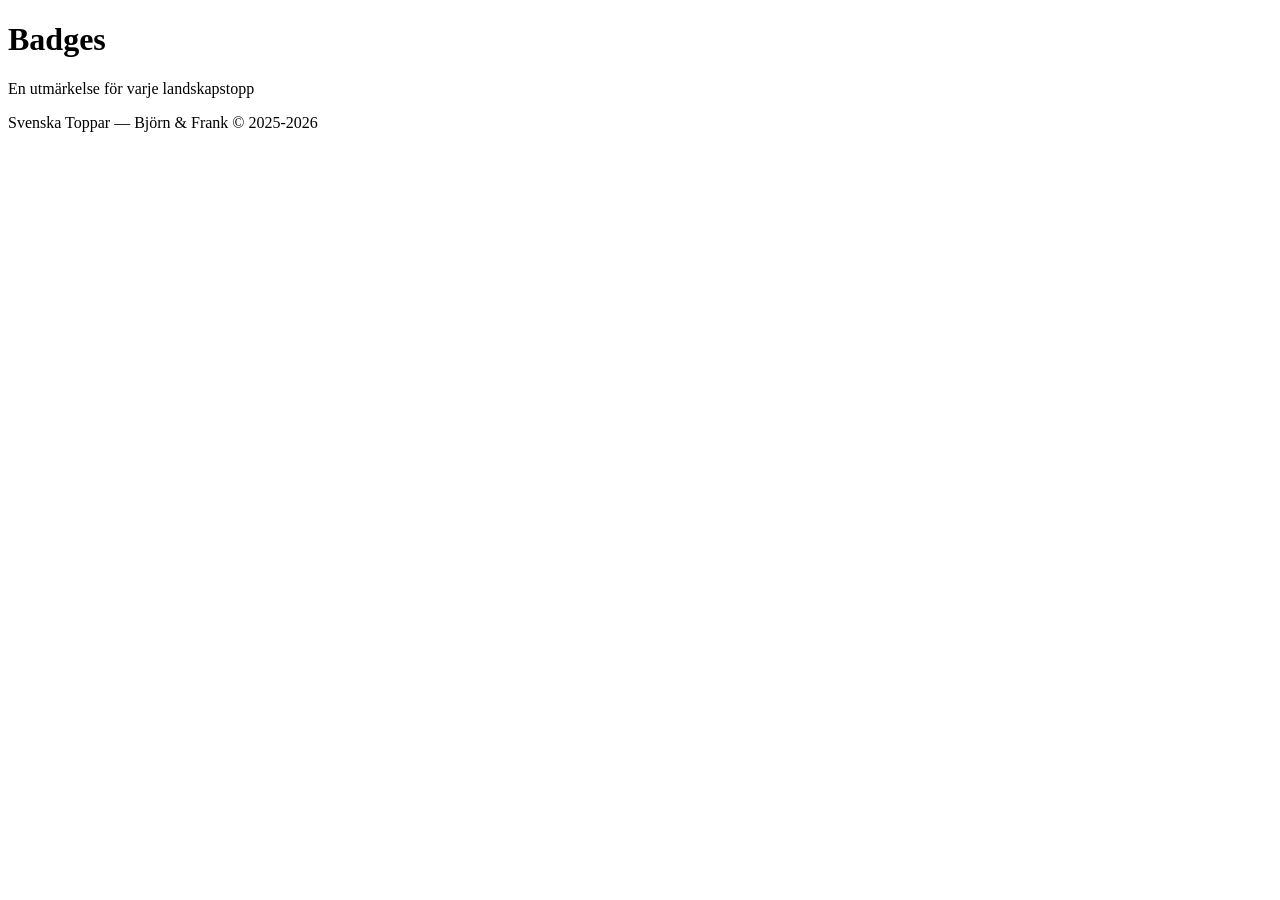
==== badges.html @ 6b9f450b "Add badges.html page" ====
<!DOCTYPE html>
<html lang="sv">
<head>
  <meta charset="UTF-8">
  <meta name="viewport" content="width=device-width, initial-scale=1.0">
  <title>Svenska Toppar - Badges</title>
  <meta name="description" content="Samla badges för varje landskapstopp du besöker. 25 unika utmärkelser att låsa upp.">
  <link rel="preconnect" href="https://fonts.googleapis.com">
  <link href="https://fonts.googleapis.com/css2?family=Cinzel:wght@700;900&family=Inter:wght@400;500;600&display=swap" rel="stylesheet">
  <link rel="stylesheet" href="css/badges.css">
</head>
<body>
  <header>
    <h1>Badges</h1>
    <p>En utmärkelse för varje landskapstopp</p>
  </header>

  <div class="container">
    <div class="grid" id="grid"></div>
  </div>

  <footer>
    <p>Svenska Toppar &mdash; Björn & Frank &copy; 2025-2026</p>
  </footer>

  <script src="js/badges.js"></script>
</body>
</html>
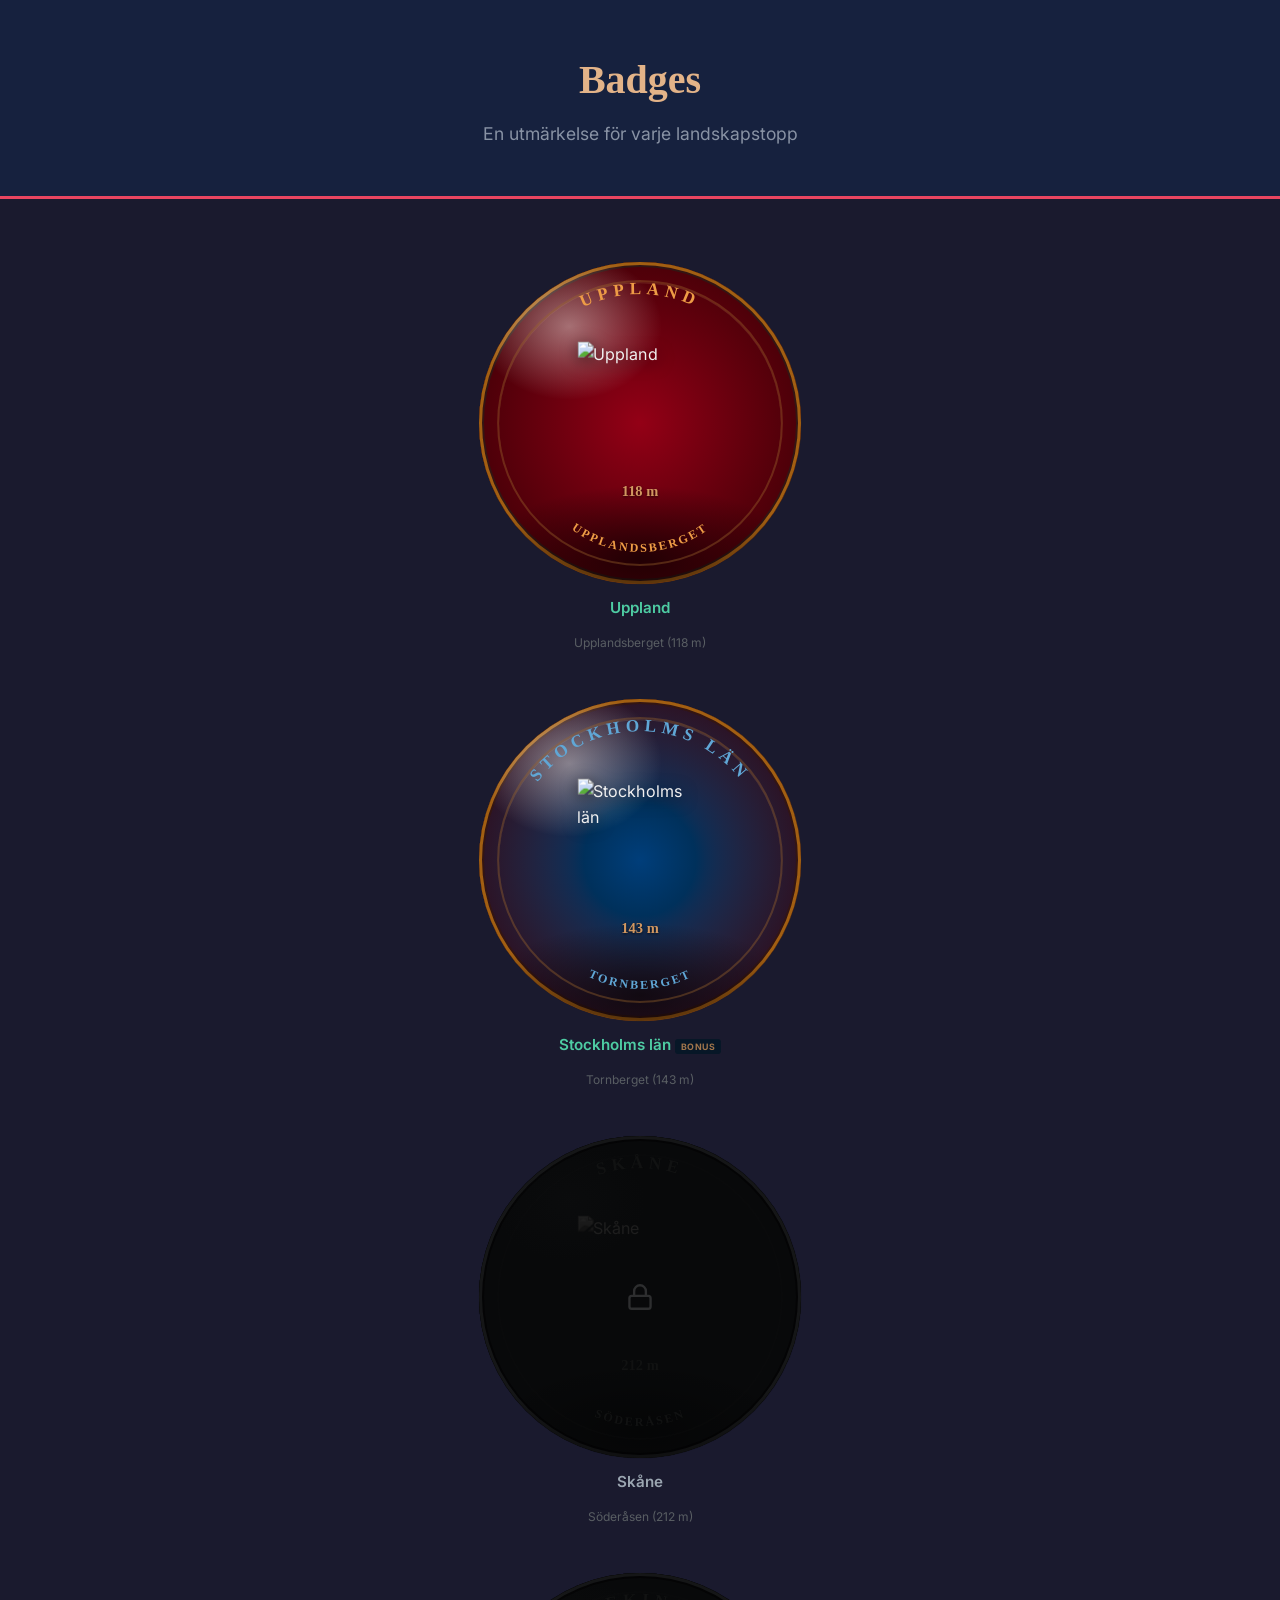
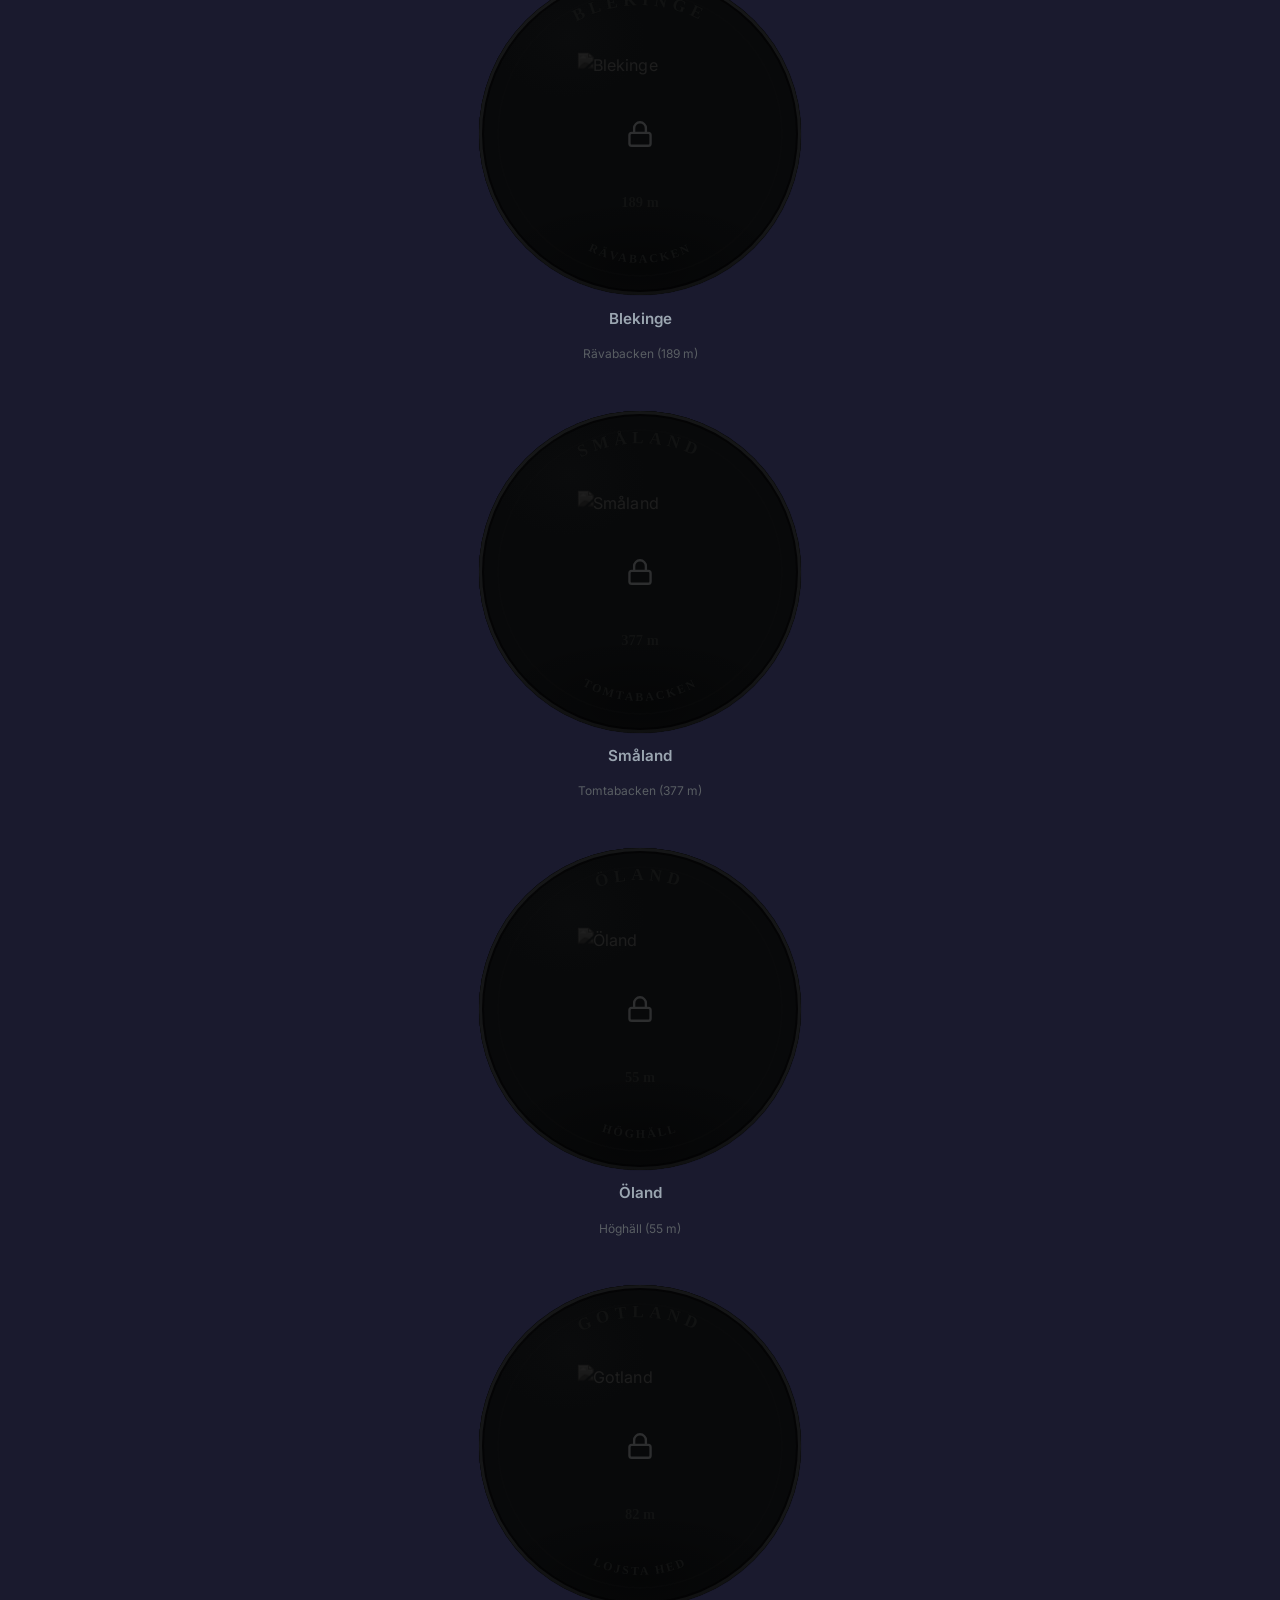
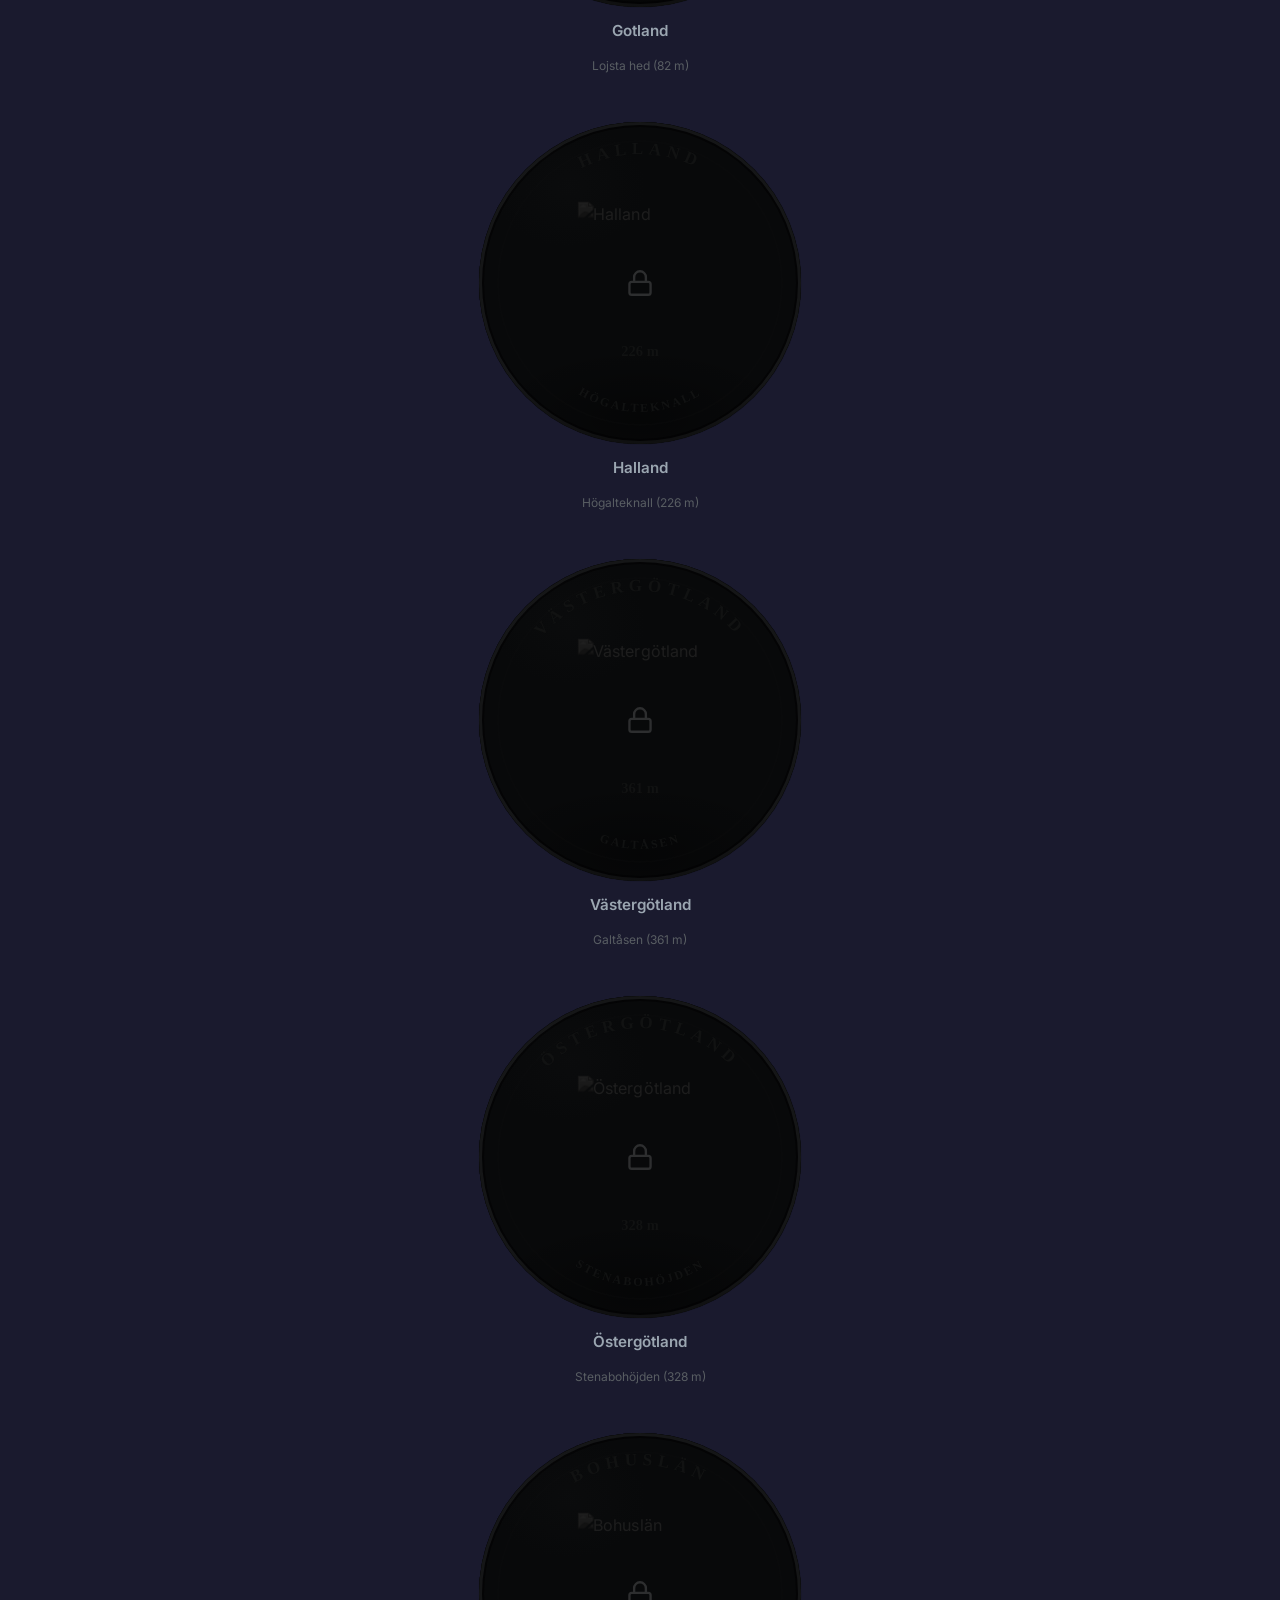
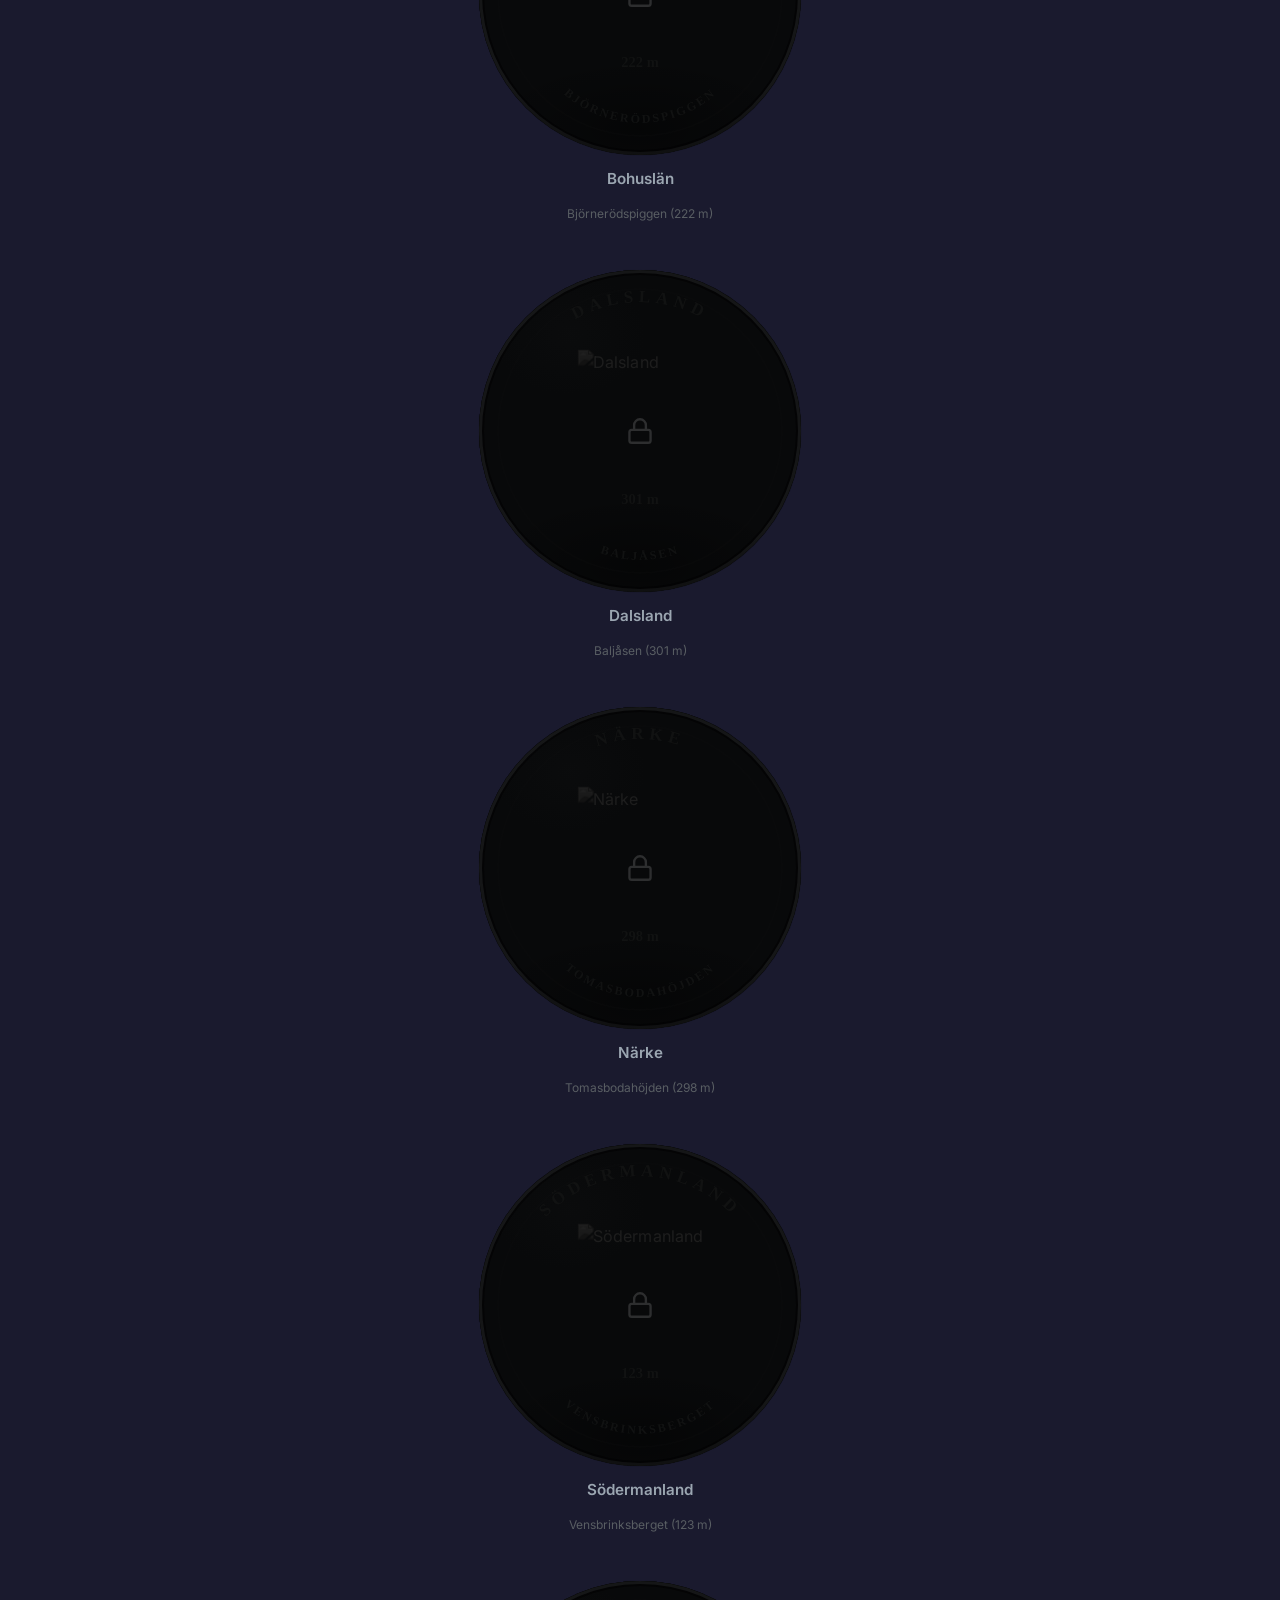
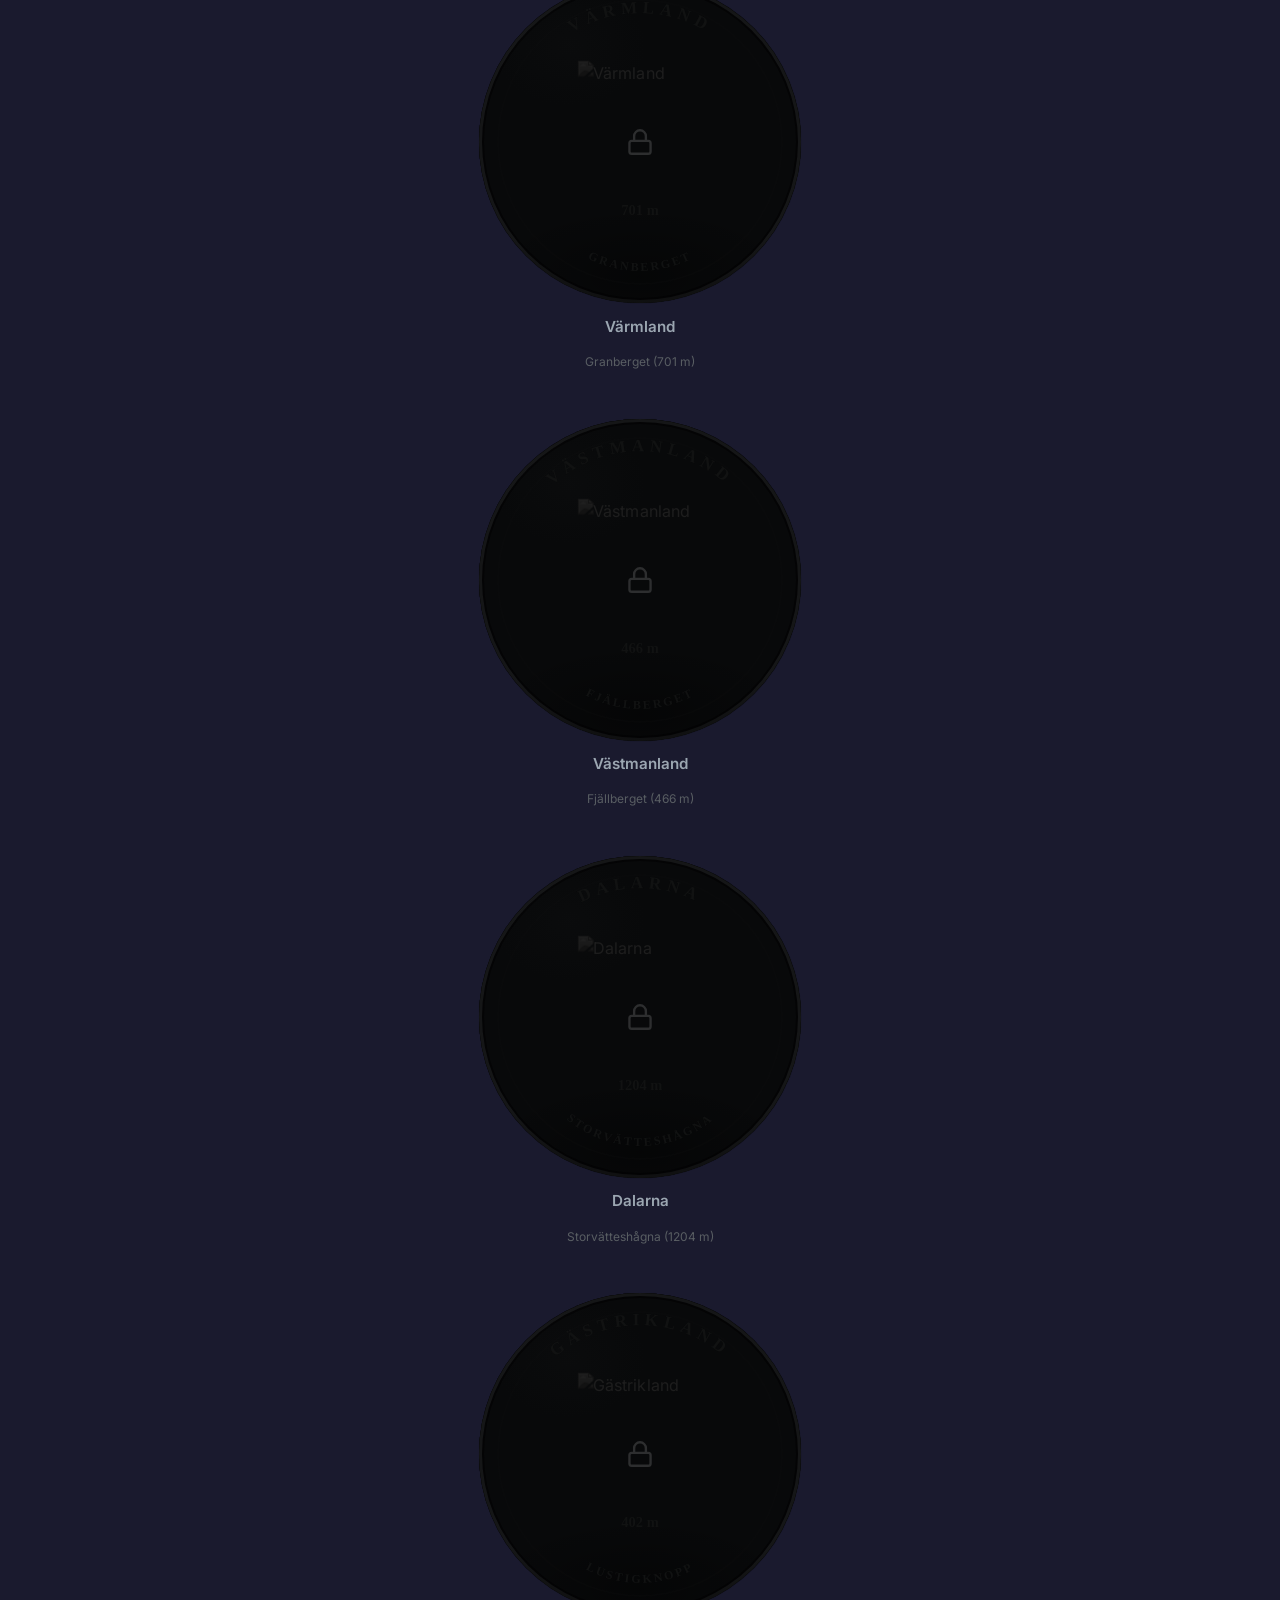
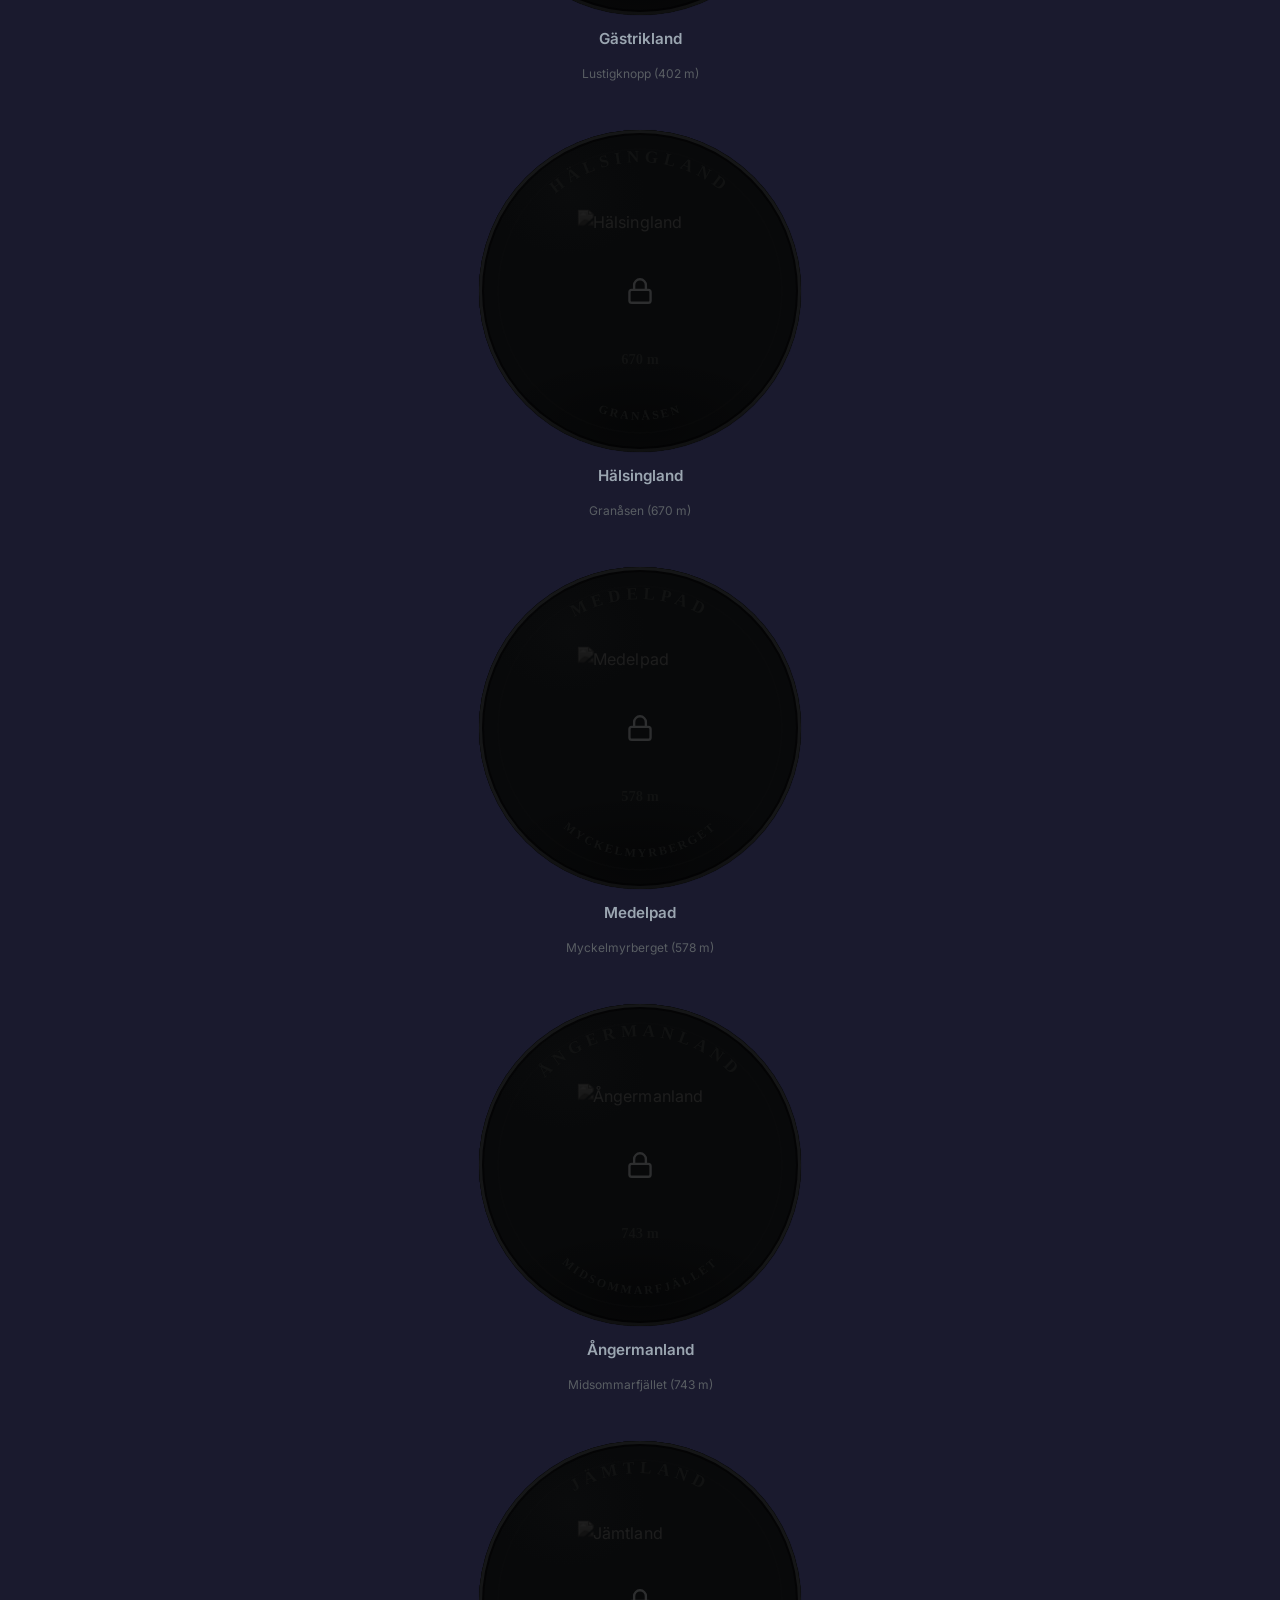
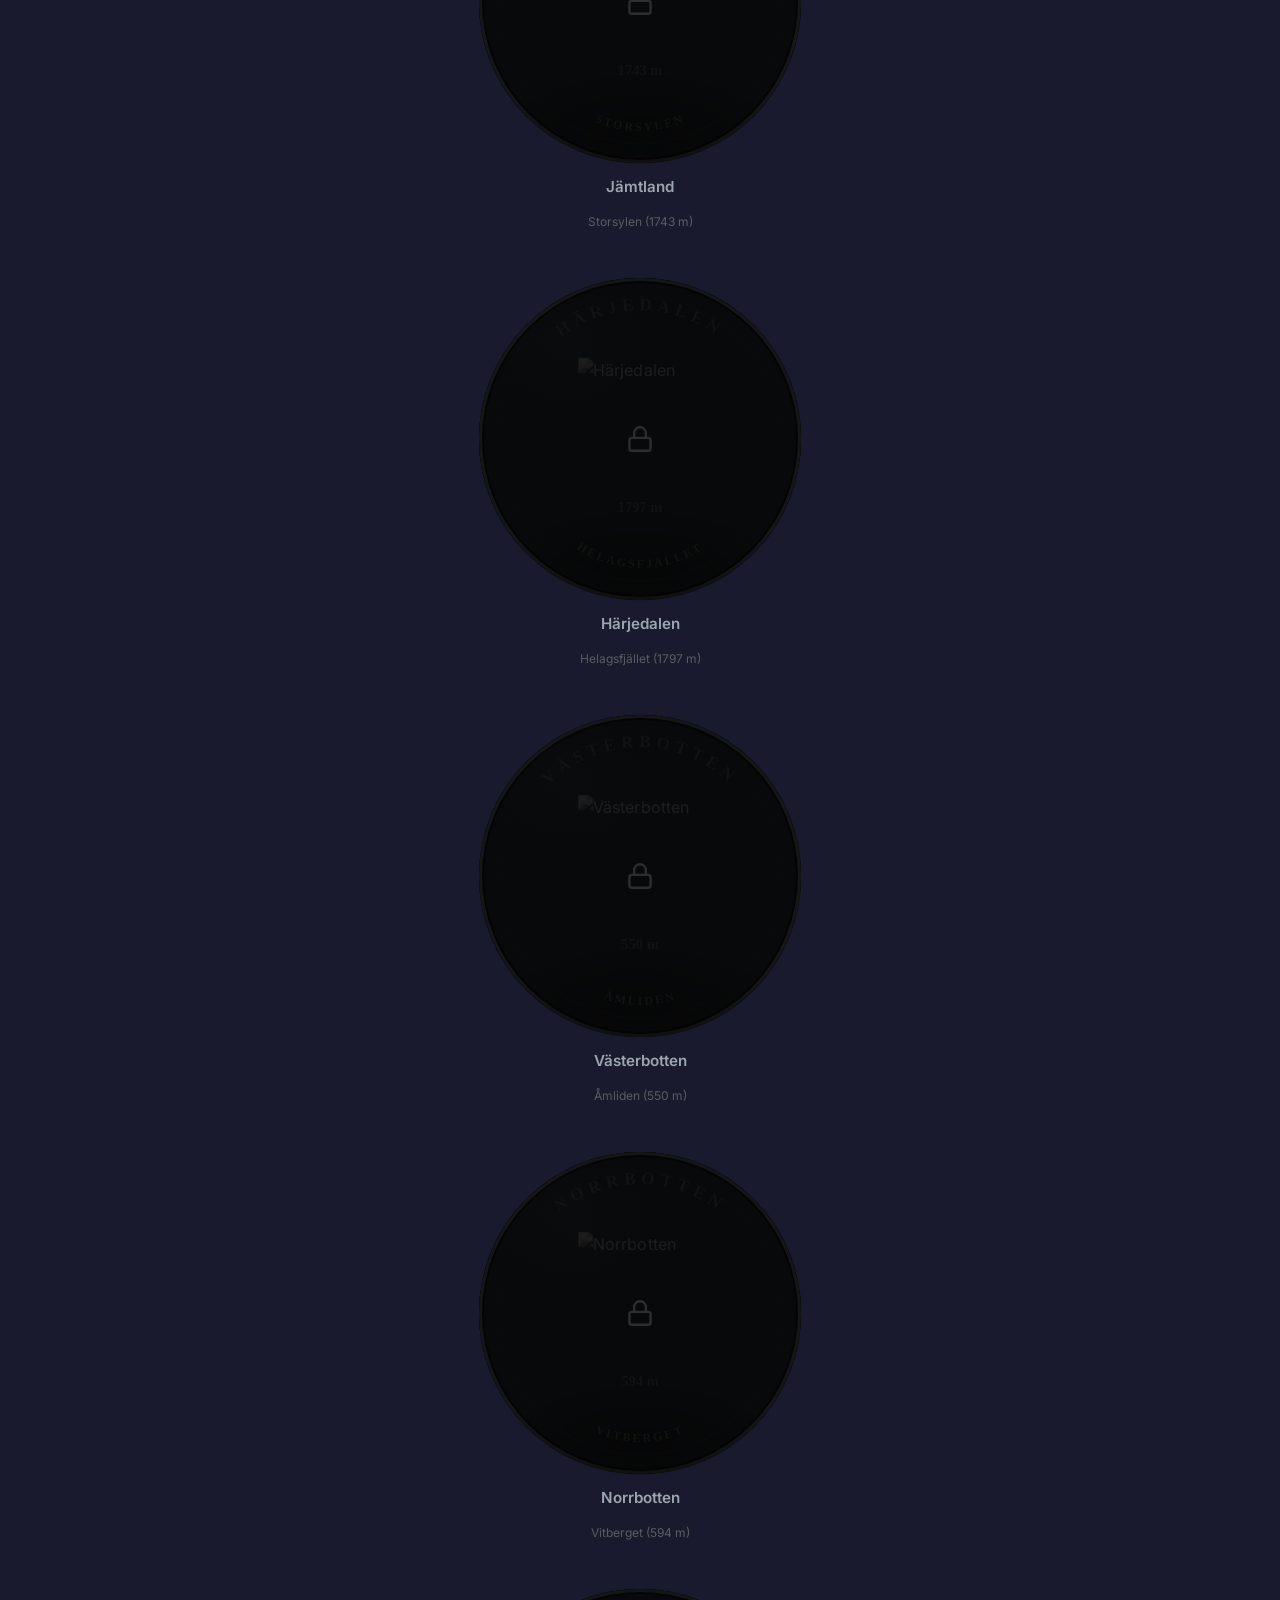
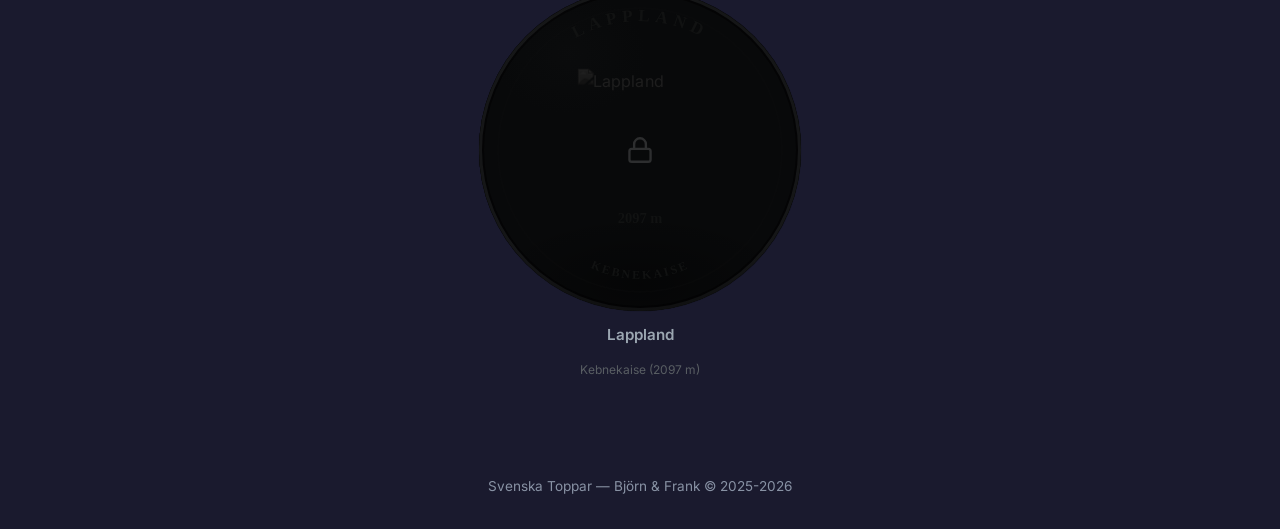
==== commit 5b31010d: "Add progress bar section to badges.html" ====
--- a/badges.html
+++ b/badges.html
@@ -16,6 +16,7 @@
   </header>
 
   <div class="container">
+    <div class="progress-section" id="progress"></div>
     <div class="grid" id="grid"></div>
   </div>
 
--- a/css/badges.css
+++ b/css/badges.css
@@ -0,0 +1,301 @@
+:root {
+  --color-bg: #1a1a2e;
+  --color-surface: #16213e;
+  --color-accent: #0f3460;
+  --color-highlight: #e94560;
+  --color-text: #f0f0f0;
+  --color-muted: #8892a4;
+  --color-completed: #4ecca3;
+}
+
+* { margin: 0; padding: 0; box-sizing: border-box; }
+
+body {
+  font-family: 'Inter', -apple-system, BlinkMacSystemFont, sans-serif;
+  background: var(--color-bg);
+  color: var(--color-text);
+  line-height: 1.6;
+}
+
+.container {
+  max-width: 500px;
+  margin: 0 auto;
+  padding: 2rem 1rem;
+}
+
+header {
+  text-align: center;
+  padding: 3rem 2rem;
+  background: var(--color-surface);
+  border-bottom: 3px solid var(--color-highlight);
+}
+
+header h1 {
+  font-family: 'Cinzel', serif;
+  font-size: 2.5rem;
+  font-weight: 900;
+  color: oklch(80% 0.08 64);
+  margin-bottom: 0.5rem;
+}
+
+header p {
+  color: var(--color-muted);
+  font-size: 1.1rem;
+}
+
+/* Progress bar */
+.progress-section {
+  margin: 2rem 0;
+  text-align: center;
+}
+
+.progress-label {
+  font-size: 0.8rem;
+  font-weight: 600;
+  color: var(--color-muted);
+  letter-spacing: 0.04em;
+  text-transform: uppercase;
+  margin-bottom: 0.6rem;
+}
+
+.progress-bar {
+  width: 100%;
+  height: 8px;
+  background: oklch(18% 0.01 250);
+  border-radius: 4px;
+  overflow: hidden;
+}
+
+.progress-fill {
+  height: 100%;
+  background: var(--color-completed);
+  border-radius: 4px;
+  transition: width 0.6s cubic-bezier(0.22, 1, 0.36, 1);
+}
+
+.progress-stats {
+  display: flex;
+  justify-content: space-between;
+  margin-top: 0.5rem;
+  font-size: 0.72rem;
+  color: var(--color-muted);
+}
+
+.progress-stats .done {
+  color: var(--color-completed);
+  font-weight: 600;
+}
+
+/* Single column layout */
+.grid {
+  display: flex;
+  flex-direction: column;
+  align-items: center;
+  gap: 3rem;
+  margin: 2rem 0;
+}
+
+.badge-item {
+  display: flex;
+  flex-direction: column;
+  align-items: center;
+  gap: 0.8rem;
+}
+
+.badge-scene {
+  perspective: 800px;
+  width: 320px;
+  height: 320px;
+  touch-action: pan-y;
+  -webkit-tap-highlight-color: transparent;
+  cursor: grab;
+}
+
+.badge-scene:active { cursor: grabbing; }
+
+.badge-coin {
+  width: 100%;
+  height: 100%;
+  position: relative;
+  transform-style: preserve-3d;
+  transition: transform 0.12s ease-out;
+  will-change: transform;
+}
+
+.badge-coin.animating {
+  transition: transform 0.8s cubic-bezier(0.22, 1, 0.36, 1);
+}
+
+.badge-front,
+.badge-back {
+  position: absolute;
+  inset: 0;
+  border-radius: 50%;
+  backface-visibility: hidden;
+  display: flex;
+  align-items: center;
+  justify-content: center;
+  flex-direction: column;
+  overflow: hidden;
+}
+
+.badge-front { transform: translateZ(5px); }
+.badge-back {
+  transform: rotateY(180deg) translateZ(5px);
+  padding: 2.5rem;
+  gap: 0.5rem;
+  text-align: center;
+}
+
+.badge-front .highlight {
+  position: absolute; inset: 0; border-radius: 50%;
+  background: radial-gradient(ellipse 48% 38% at 28% 20%,
+    oklch(98% 0.01 60 / 0.45), transparent 60%);
+  pointer-events: none;
+}
+
+.badge-front .shadow-layer {
+  position: absolute; inset: 0; border-radius: 50%;
+  background: radial-gradient(ellipse 110% 50% at 50% 92%,
+    oklch(5% 0.06 12 / 0.65), transparent 45%);
+  pointer-events: none;
+}
+
+.badge-front .inner-ring {
+  position: absolute; inset: 18px; border-radius: 50%;
+  border: 2px solid oklch(55% 0.1 64 / 0.4);
+  box-shadow: inset 0 1px 0 oklch(70% 0.08 64 / 0.2);
+  pointer-events: none;
+}
+
+.badge-front .coa-img {
+  width: 125px;
+  height: 140px;
+  object-fit: contain;
+  position: relative;
+  z-index: 1;
+  filter: drop-shadow(0 3px 8px oklch(6% 0.04 16 / 0.6));
+}
+
+.badge-front .elev {
+  font-family: 'Cinzel', serif;
+  font-size: 0.9rem;
+  font-weight: 700;
+  color: oklch(72% 0.1 64);
+  margin-top: -2px;
+  z-index: 1;
+  text-shadow: 0 1px 3px oklch(6% 0.03 16 / 0.7);
+}
+
+.badge-front .arc-text {
+  position: absolute; width: 100%; height: 100%; pointer-events: none;
+}
+.badge-front .arc-text svg { width: 100%; height: 100%; }
+.badge-front .arc-text text {
+  font-family: 'Cinzel', serif;
+  font-weight: 900;
+  font-size: 15px;
+  letter-spacing: 4.5px;
+  text-transform: uppercase;
+}
+.badge-front .arc-text .peak-arc {
+  font-weight: 700;
+  font-size: 10.5px;
+  letter-spacing: 2px;
+}
+
+.badge-back .back-name {
+  font-family: 'Cinzel', serif;
+  font-size: 1.6rem;
+  font-weight: 900;
+  color: oklch(82% 0.09 64);
+  text-shadow: 0 1px 3px oklch(5% 0.03 14 / 0.6);
+}
+.badge-back .back-date {
+  font-size: 0.85rem;
+  font-weight: 600;
+  color: oklch(62% 0.07 64);
+  letter-spacing: 0.06em;
+  text-transform: uppercase;
+}
+.badge-back .back-quote {
+  font-size: 0.8rem;
+  font-style: italic;
+  color: oklch(68% 0.02 250);
+  line-height: 1.5;
+  max-width: 180px;
+  margin-top: 0.3rem;
+}
+
+.coin-thickness {
+  position: absolute; inset: 0;
+  transform-style: preserve-3d;
+  pointer-events: none;
+}
+
+/* Locked state */
+.badge-item.locked .badge-scene { cursor: default; }
+.badge-item.locked .badge-front {
+  background: oklch(14% 0.002 250) !important;
+  box-shadow: inset 0 0 0 3px oklch(20% 0.002 250), inset 0 0 0 5px oklch(11% 0.002 250) !important;
+}
+.badge-item.locked .badge-front .highlight {
+  background: radial-gradient(ellipse 48% 38% at 28% 20%, oklch(25% 0.002 250 / 0.1), transparent 50%);
+}
+.badge-item.locked .badge-front .shadow-layer {
+  background: radial-gradient(ellipse 110% 50% at 50% 92%, oklch(4% 0.002 250 / 0.4), transparent 45%);
+}
+.badge-item.locked .badge-front .inner-ring {
+  border-color: oklch(18% 0.002 250 / 0.2); box-shadow: none;
+}
+.badge-item.locked .badge-front .coa-img {
+  filter: grayscale(1) brightness(0.12);
+}
+.badge-item.locked .badge-front .elev {
+  color: oklch(18% 0.002 250); text-shadow: none;
+}
+.badge-item.locked .badge-front .arc-text text {
+  fill: oklch(18% 0.002 250);
+}
+.badge-item.locked .lock-icon {
+  position: absolute; z-index: 3; color: oklch(30% 0.003 250);
+}
+
+.badge-label {
+  font-size: 0.95rem;
+  font-weight: 600;
+  color: oklch(72% 0.02 250);
+  text-align: center;
+}
+
+.badge-item.completed .badge-label { color: var(--color-completed); }
+
+.badge-peak {
+  font-size: 0.75rem;
+  color: oklch(48% 0.01 250);
+  text-align: center;
+}
+
+.bonus-tag {
+  font-size: 0.55rem;
+  font-weight: 700;
+  letter-spacing: 0.06em;
+  text-transform: uppercase;
+  color: oklch(60% 0.08 64);
+  background: oklch(20% 0.04 250);
+  padding: 2px 6px;
+  border-radius: 3px;
+}
+
+footer {
+  text-align: center;
+  padding: 2rem;
+  color: var(--color-muted);
+  font-size: 0.85rem;
+}
+
+@media (max-width: 380px) {
+  header h1 { font-size: 1.8rem; }
+  .badge-scene { width: 280px; height: 280px; }
+  .badge-front .coa-img { width: 105px; height: 120px; }
+}
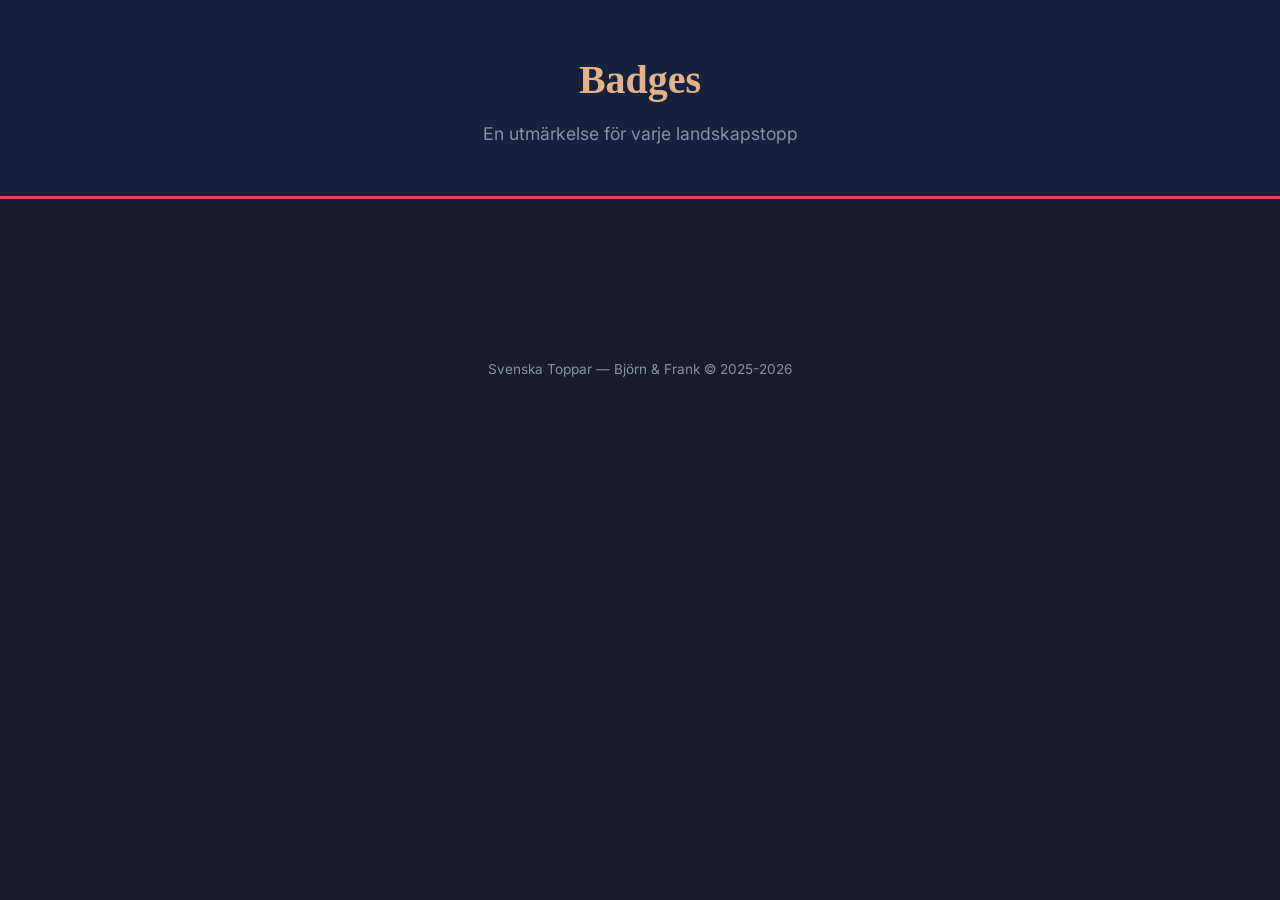
==== commit 02641d75: "Remove progress bar from badges page (moved to index)" ====
--- a/badges.html
+++ b/badges.html
@@ -16,7 +16,6 @@
   </header>
 
   <div class="container">
-    <div class="progress-section" id="progress"></div>
     <div class="grid" id="grid"></div>
   </div>
 
--- a/css/badges.css
+++ b/css/badges.css
@@ -41,49 +41,6 @@
 header p {
   color: var(--color-muted);
   font-size: 1.1rem;
-}
-
-/* Progress bar */
-.progress-section {
-  margin: 2rem 0;
-  text-align: center;
-}
-
-.progress-label {
-  font-size: 0.8rem;
-  font-weight: 600;
-  color: var(--color-muted);
-  letter-spacing: 0.04em;
-  text-transform: uppercase;
-  margin-bottom: 0.6rem;
-}
-
-.progress-bar {
-  width: 100%;
-  height: 8px;
-  background: oklch(18% 0.01 250);
-  border-radius: 4px;
-  overflow: hidden;
-}
-
-.progress-fill {
-  height: 100%;
-  background: var(--color-completed);
-  border-radius: 4px;
-  transition: width 0.6s cubic-bezier(0.22, 1, 0.36, 1);
-}
-
-.progress-stats {
-  display: flex;
-  justify-content: space-between;
-  margin-top: 0.5rem;
-  font-size: 0.72rem;
-  color: var(--color-muted);
-}
-
-.progress-stats .done {
-  color: var(--color-completed);
-  font-weight: 600;
 }
 
 /* Single column layout */
@@ -143,7 +100,7 @@
 .badge-back {
   transform: rotateY(180deg) translateZ(5px);
   padding: 2.5rem;
-  gap: 0.5rem;
+  gap: 0.7rem;
   text-align: center;
 }
 
@@ -206,25 +163,25 @@
 
 .badge-back .back-name {
   font-family: 'Cinzel', serif;
-  font-size: 1.6rem;
+  font-size: 2rem;
   font-weight: 900;
   color: oklch(82% 0.09 64);
   text-shadow: 0 1px 3px oklch(5% 0.03 14 / 0.6);
 }
 .badge-back .back-date {
-  font-size: 0.85rem;
+  font-size: 1rem;
   font-weight: 600;
-  color: oklch(62% 0.07 64);
+  color: oklch(65% 0.07 64);
   letter-spacing: 0.06em;
   text-transform: uppercase;
 }
 .badge-back .back-quote {
-  font-size: 0.8rem;
+  font-size: 1rem;
   font-style: italic;
-  color: oklch(68% 0.02 250);
+  color: oklch(72% 0.03 250);
   line-height: 1.5;
-  max-width: 180px;
-  margin-top: 0.3rem;
+  max-width: 200px;
+  margin-top: 0.4rem;
 }
 
 .coin-thickness {
